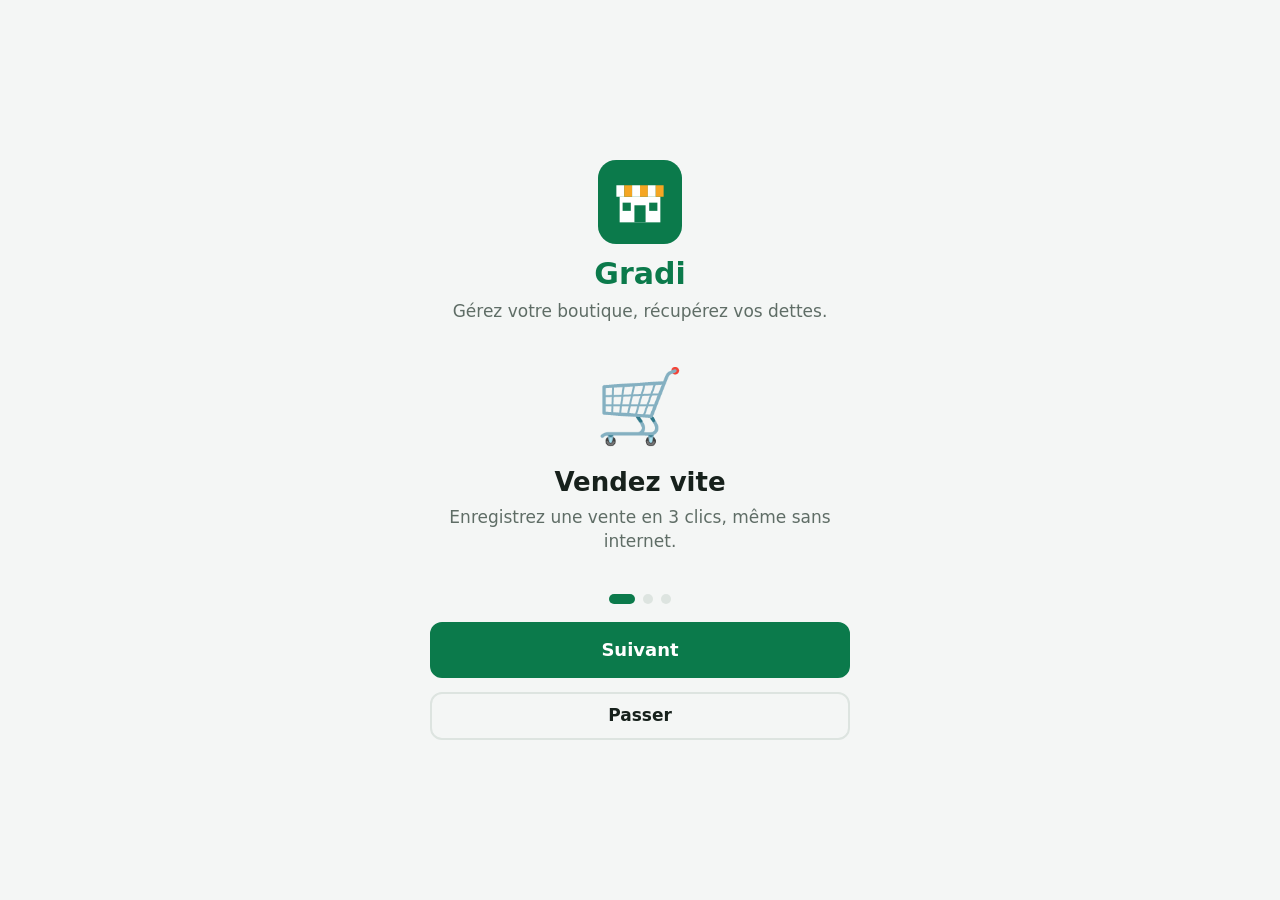
==== index.html @ 2af71dea "Add files via upload" ====
<!doctype html>
<html lang="fr">
<head>
  <meta charset="utf-8">
  <meta name="viewport" content="width=device-width, initial-scale=1, viewport-fit=cover">
  <meta name="theme-color" content="#0b7a4b">
  <meta name="description" content="Gradi : gérez votre boutique, récupérez vos dettes.">
  <link rel="manifest" href="manifest.json">
  <link rel="icon" href="icon.svg" type="image/svg+xml">
  <link rel="apple-touch-icon" href="icon-192.png">
  <title>Gradi</title>
  <link rel="stylesheet" href="styles.css">
</head>
<body>
  <div id="app" aria-live="polite"></div>
  <div id="sheetRoot"></div>
  <div id="toast" class="toast" role="status"></div>
  <noscript>Gradi a besoin de JavaScript pour fonctionner.</noscript>
  <script src="config.js"></script>
  <script src="logic.js"></script>
  <script src="app.js"></script>
</body>
</html>
---- styles.css ----
:root {
  --green: #0b7a4b;
  --green-dark: #075c38;
  --green-soft: #e3f4ec;
  --amber: #f5a623;
  --red: #c62828;
  --red-soft: #fdeaea;
  --bg: #f4f6f5;
  --card: #ffffff;
  --text: #17211c;
  --muted: #5f6d66;
  --line: #dde4e0;
  --radius: 14px;
  --nav-h: 64px;
}
@media (prefers-color-scheme: dark) {
  :root {
    --green: #2fb27a;
    --green-dark: #1f8d5e;
    --green-soft: #17382a;
    --red: #ef6b6b;
    --red-soft: #3a1f1f;
    --bg: #101513;
    --card: #1a211e;
    --text: #eaf1ed;
    --muted: #9baba3;
    --line: #2b3631;
  }
}

* { box-sizing: border-box; -webkit-tap-highlight-color: transparent; }
html, body { margin: 0; padding: 0; }
body {
  font-family: system-ui, -apple-system, "Segoe UI", Roboto, sans-serif;
  background: var(--bg);
  color: var(--text);
  font-size: 17px;
  line-height: 1.4;
  min-height: 100vh;
}
button, input, select, textarea { font: inherit; color: inherit; }
h1, h2, h3 { margin: 0 0 8px; line-height: 1.2; }
h2 { font-size: 20px; }
h3 { font-size: 17px; }
p { margin: 0 0 10px; }
.muted { color: var(--muted); }
.small { font-size: 14px; }
.right { text-align: right; }
.center { text-align: center; }
.row { display: flex; align-items: center; gap: 10px; }
.between { justify-content: space-between; }
.grow { flex: 1; min-width: 0; }
.mt { margin-top: 14px; }
.mb { margin-bottom: 14px; }
.danger { color: var(--red); }
.ok { color: var(--green); }

/* Structure */
.topbar {
  position: sticky; top: 0; z-index: 20;
  display: flex; align-items: center; gap: 10px;
  padding: 10px 14px; padding-top: calc(10px + env(safe-area-inset-top));
  background: var(--green); color: #fff;
}
.topbar .brand { font-weight: 800; font-size: 20px; letter-spacing: .3px; }
.topbar .shop { font-size: 13px; opacity: .9; white-space: nowrap; overflow: hidden; text-overflow: ellipsis; }
.topbar .iconbtn { background: rgba(255,255,255,.18); border: 0; color: #fff; border-radius: 10px; width: 42px; height: 42px; font-size: 20px; }
.net { display: inline-flex; align-items: center; gap: 6px; font-size: 12px; background: rgba(255,255,255,.18); padding: 4px 9px; border-radius: 99px; white-space: nowrap; }
.net i { width: 8px; height: 8px; border-radius: 50%; background: #7dffb4; display: inline-block; }
.net.off i { background: #ffb74d; }

main { padding: 14px; padding-bottom: calc(var(--nav-h) + 110px + env(safe-area-inset-bottom)); max-width: 720px; margin: 0 auto; }

.nav {
  position: fixed; left: 0; right: 0; bottom: 0; z-index: 20;
  display: grid; grid-template-columns: repeat(5, 1fr);
  background: var(--card); border-top: 1px solid var(--line);
  padding-bottom: env(safe-area-inset-bottom);
}
.nav button {
  background: none; border: 0; padding: 8px 2px; height: var(--nav-h);
  display: flex; flex-direction: column; align-items: center; justify-content: center; gap: 2px;
  color: var(--muted); font-size: 12px; font-weight: 600; position: relative;
}
.nav button .ico { font-size: 22px; line-height: 1; }
.nav button.active { color: var(--green); }
.nav button.sell .ico { background: var(--green); color: #fff; width: 44px; height: 44px; border-radius: 50%; display: flex; align-items: center; justify-content: center; margin-top: -18px; box-shadow: 0 4px 10px rgba(0,0,0,.25); }
.nav button.sell.active .ico { background: var(--green-dark); }
.nav .dot { position: absolute; top: 8px; right: 22%; background: var(--red); color: #fff; font-size: 11px; min-width: 18px; height: 18px; border-radius: 9px; padding: 0 4px; display: flex; align-items: center; justify-content: center; }

/* Cartes et boutons */
.card { background: var(--card); border: 1px solid var(--line); border-radius: var(--radius); padding: 14px; margin-bottom: 12px; }
.card.green { background: var(--green); color: #fff; border-color: var(--green); }
.card.red { background: var(--red-soft); border-color: transparent; }
.stat { font-size: 26px; font-weight: 800; }
.stat.big { font-size: 32px; }
.grid2 { display: grid; grid-template-columns: 1fr 1fr; gap: 10px; }

.btn {
  display: inline-flex; align-items: center; justify-content: center; gap: 8px;
  min-height: 48px; padding: 10px 18px; border-radius: 12px;
  border: 2px solid var(--green); background: var(--green); color: #fff;
  font-weight: 700; cursor: pointer; text-align: center;
}
.btn:active { transform: scale(.98); }
.btn.alt { background: transparent; color: var(--green); }
.btn.warn { background: var(--red); border-color: var(--red); }
.btn.ghost { background: transparent; border-color: var(--line); color: var(--text); }
.btn.block { display: flex; width: 100%; }
.btn.big { min-height: 56px; font-size: 18px; }
.btn.small { min-height: 38px; padding: 6px 12px; font-size: 15px; border-radius: 10px; }
.btn[disabled] { opacity: .5; }

label { display: block; font-weight: 600; margin: 12px 0 4px; font-size: 15px; }
input[type=text], input[type=tel], input[type=number], input[type=password], input[type=search], input[type=date], select, textarea {
  width: 100%; min-height: 50px; padding: 10px 12px; border-radius: 12px;
  border: 2px solid var(--line); background: var(--card);
}
input:focus, select:focus, textarea:focus { outline: none; border-color: var(--green); }
textarea { min-height: 130px; resize: vertical; }

.badge { display: inline-block; font-size: 12px; font-weight: 700; padding: 3px 9px; border-radius: 99px; background: var(--green-soft); color: var(--green); }
.badge.red { background: var(--red-soft); color: var(--red); }
.badge.amber { background: #fff3d6; color: #8a5a00; }
@media (prefers-color-scheme: dark) { .badge.amber { background: #3b2f10; color: #ffcf6e; } }

.list-item { display: flex; align-items: center; gap: 10px; padding: 12px 0; border-bottom: 1px solid var(--line); cursor: pointer; }
.list-item:last-child { border-bottom: 0; }
.avatar { width: 42px; height: 42px; border-radius: 50%; background: var(--green-soft); color: var(--green); display: flex; align-items: center; justify-content: center; font-weight: 800; flex: none; }

.empty { text-align: center; padding: 34px 14px; color: var(--muted); }
.empty .big { font-size: 46px; }

/* Produits à vendre */
.tiles { display: grid; grid-template-columns: repeat(2, 1fr); gap: 10px; margin-top: 12px; }
.tile { background: var(--card); border: 2px solid var(--line); border-radius: var(--radius); padding: 12px; cursor: pointer; user-select: none; min-height: 104px; display: flex; flex-direction: column; gap: 2px; }
.tile.in { border-color: var(--green); background: var(--green-soft); }
.tile.out { opacity: .5; }
.tile .tname { font-weight: 700; word-break: break-word; }
.tile .tprice { color: var(--green); font-weight: 800; }
.tile .tstock { font-size: 13px; color: var(--muted); }
.qty { display: flex; align-items: center; justify-content: space-between; margin-top: auto; padding-top: 6px; }
.qty button { width: 42px; height: 42px; border-radius: 50%; border: 0; background: var(--green); color: #fff; font-size: 22px; font-weight: 800; }
.qty b { font-size: 20px; }

.cartbar {
  position: fixed; left: 10px; right: 10px; z-index: 19;
  bottom: calc(var(--nav-h) + 10px + env(safe-area-inset-bottom));
  background: var(--green-dark); color: #fff; border-radius: 16px; padding: 10px 12px;
  display: flex; align-items: center; gap: 10px; box-shadow: 0 6px 18px rgba(0,0,0,.3);
  max-width: 700px; margin: 0 auto;
}
.cartbar .btn { background: #fff; color: var(--green-dark); border-color: #fff; }
.cartbar .total { font-size: 20px; font-weight: 800; }

/* Fenêtre du bas */
.sheet-bg { position: fixed; inset: 0; background: rgba(0,0,0,.5); z-index: 40; display: flex; align-items: flex-end; justify-content: center; }
.sheet {
  background: var(--bg); width: 100%; max-width: 720px; max-height: 92vh; overflow-y: auto;
  border-radius: 20px 20px 0 0; padding: 16px 16px calc(24px + env(safe-area-inset-bottom));
  animation: up .18s ease-out;
}
@keyframes up { from { transform: translateY(40px); opacity: .4; } to { transform: none; opacity: 1; } }
.sheet-head { display: flex; align-items: center; justify-content: space-between; margin-bottom: 8px; }
.sheet-head button { background: var(--card); border: 1px solid var(--line); width: 40px; height: 40px; border-radius: 50%; font-size: 18px; }

.seg { display: grid; grid-template-columns: 1fr 1fr; gap: 8px; }
.seg button { min-height: 52px; border-radius: 12px; border: 2px solid var(--line); background: var(--card); font-weight: 700; }
.seg button.on { border-color: var(--green); background: var(--green-soft); color: var(--green); }

.banner { margin: 10px 14px 0; padding: 10px 12px; border-radius: 12px; background: #fff3d6; color: #6b4600; display: flex; align-items: center; gap: 10px; font-size: 15px; }
.banner.red { background: var(--red-soft); color: var(--red); }
@media (prefers-color-scheme: dark) { .banner { background: #3b2f10; color: #ffcf6e; } }

.toast { position: fixed; left: 50%; top: calc(72px + env(safe-area-inset-top)); transform: translateX(-50%) translateY(-20px); background: #222; color: #fff; padding: 12px 18px; border-radius: 12px; opacity: 0; pointer-events: none; transition: .2s; z-index: 60; max-width: 90%; text-align: center; }
.toast.show { opacity: 1; transform: translateX(-50%); }

/* Accueil, inscription et PIN */
.auth { min-height: 100vh; display: flex; flex-direction: column; justify-content: center; padding: 24px 20px; max-width: 460px; margin: 0 auto; }
.auth .logo { width: 84px; height: 84px; margin: 0 auto 12px; display: block; }
.auth h1 { text-align: center; font-size: 30px; color: var(--green); }
.auth .slogan { text-align: center; color: var(--muted); margin-bottom: 22px; }
.slide { text-align: center; padding: 10px 0 22px; }
.slide .emoji { font-size: 72px; }
.slide h2 { font-size: 26px; margin-top: 10px; }
.dots { display: flex; justify-content: center; gap: 8px; margin: 8px 0 18px; }
.dots i { width: 10px; height: 10px; border-radius: 50%; background: var(--line); }
.dots i.on { background: var(--green); width: 26px; border-radius: 5px; }
.pin { text-align: center; letter-spacing: 14px; font-size: 28px; font-weight: 800; }

.plan { border: 2px solid var(--line); border-radius: var(--radius); padding: 12px; margin-bottom: 10px; background: var(--card); }
.plan.cur { border-color: var(--green); }
.plan ul { margin: 6px 0 0; padding-left: 20px; font-size: 15px; }
.price { font-size: 22px; font-weight: 800; color: var(--green); }

.bar { height: 10px; background: var(--green-soft); border-radius: 5px; overflow: hidden; }
.bar i { display: block; height: 100%; background: var(--green); }
table { width: 100%; border-collapse: collapse; font-size: 15px; }
td, th { padding: 7px 4px; border-bottom: 1px solid var(--line); text-align: left; }
th { font-size: 13px; color: var(--muted); }
td.r, th.r { text-align: right; }
.lock { opacity: .75; }
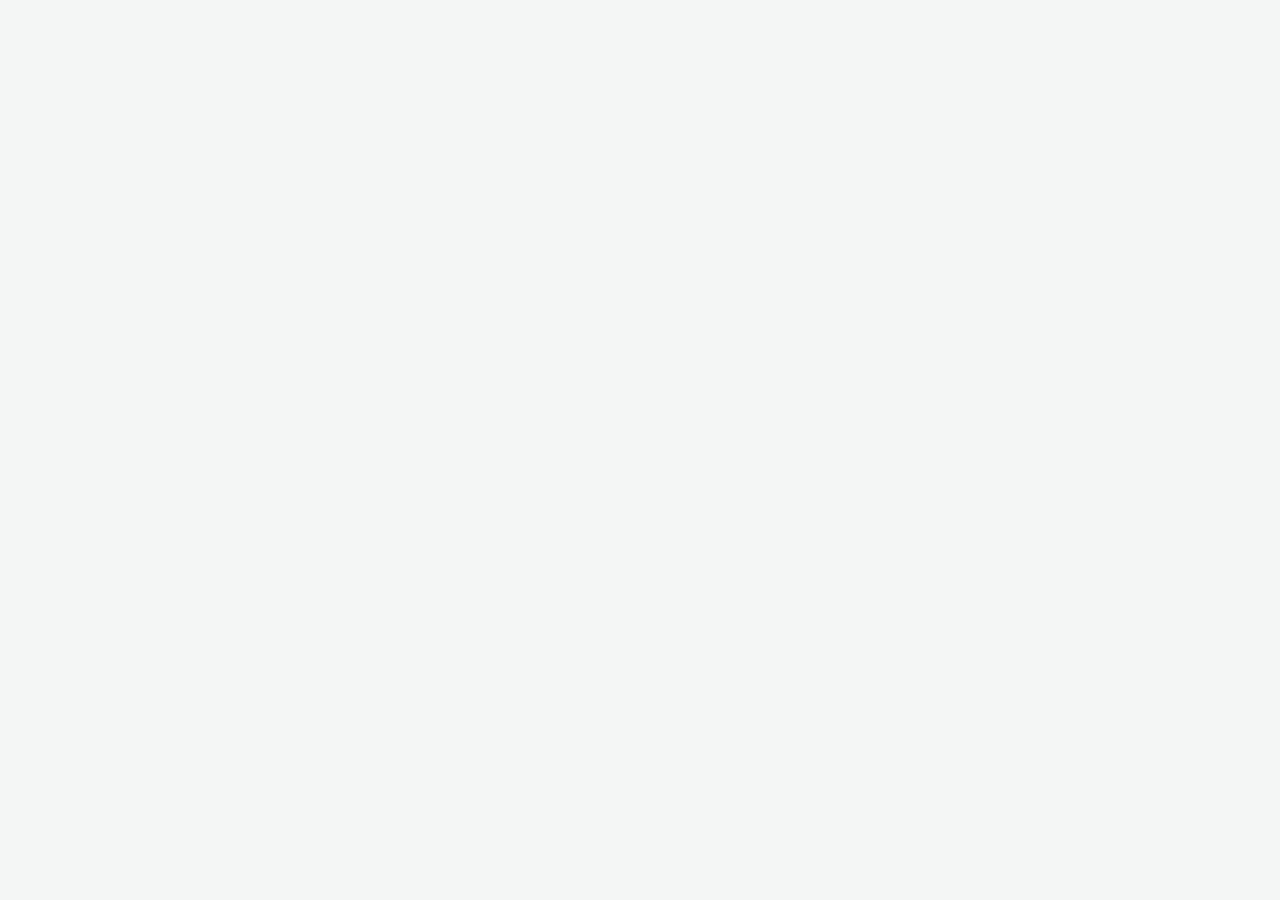
==== commit b9a8cd6a: "Update index.html" ====
--- a/index.html
+++ b/index.html
@@ -19,5 +19,11 @@
   <script src="config.js"></script>
   <script src="logic.js"></script>
   <script src="app.js"></script>
-</body>
+</script src="https://cdn.jsdelivr.net/npm/@supabase/supabase-js@2"></script>
+  <script>
+  const SUPABASE_URL = "https://odhfnbtifjfnmdnqngjw.supabase.co";
+  const SUPABASE_KEY = "sb_publishable_X7_gEo4BUEJXMyF0ACdI0A_5u-rBRNx";
+  const db = window.supabase.createClient(SUPABASE_URL, SUPABASE_KEY);
+</script>
+  </body>
 </html>
